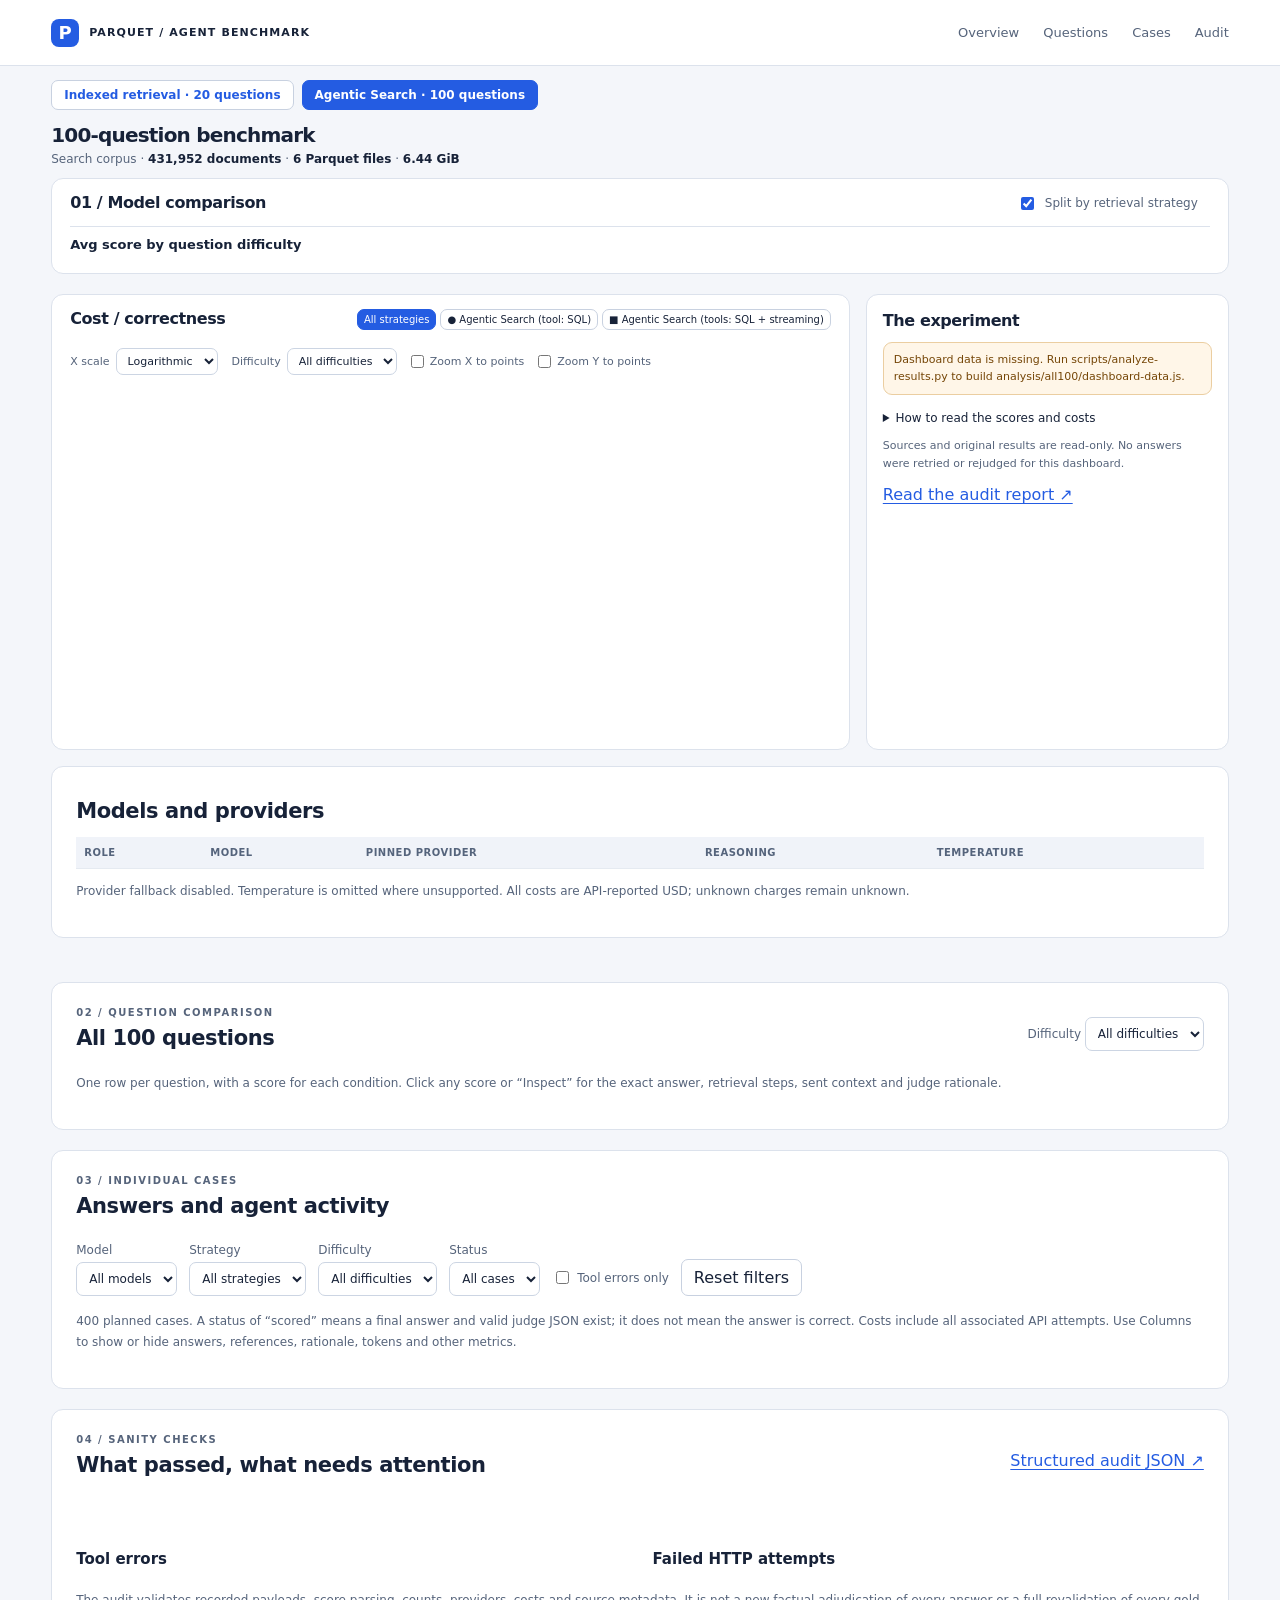
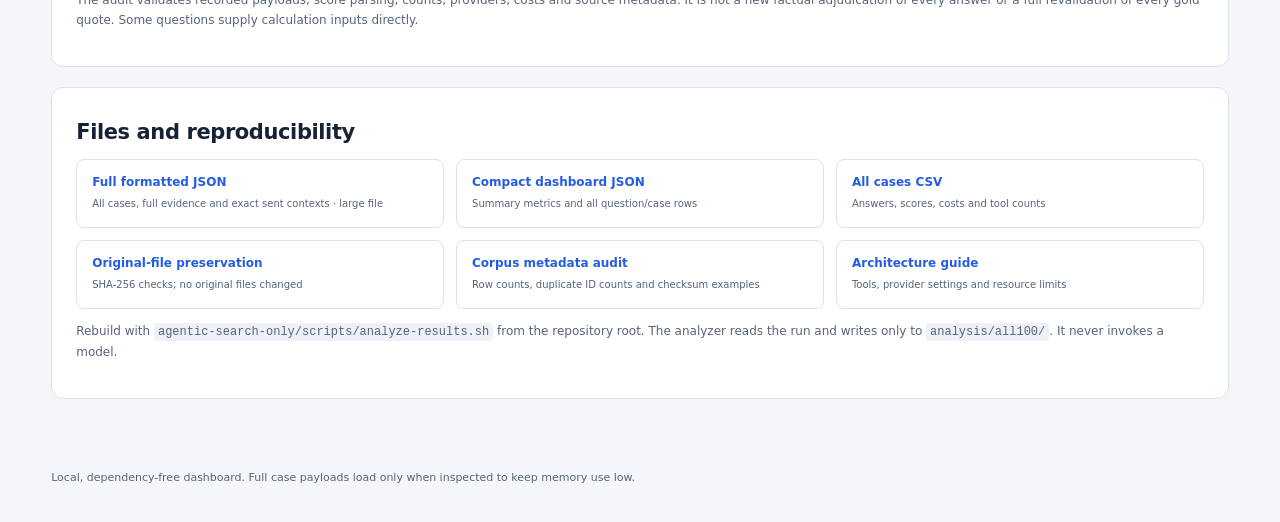
==== agentic-search-only/index.html @ 2de3d50b "Publish agentic search benchmark as second Pages tab" ====
<!doctype html>
<html lang="en">
<head>
<meta charset="utf-8"><meta name="viewport" content="width=device-width,initial-scale=1">
<title>Parquet agent benchmark · 100 questions</title>
<link rel="stylesheet" href="assets/dashboard.css">
<script defer src="analysis/all100/dashboard-data.js"></script>
<script defer src="assets/dashboard.js"></script>
</head>
<body>
<header class="topbar"><a href="#overview" class="brand"><span class="brand-mark">P</span> PARQUET / AGENT BENCHMARK</a><nav aria-label="Sections"><a href="#overview">Overview</a><a href="#questions">Questions</a><a href="#runs">Cases</a><a href="#audit">Audit</a></nav></header>
<main><nav class="benchmark-tabs" aria-label="Benchmarks"><a href="../index.html">Indexed retrieval · 20 questions</a><a href="index.html" aria-current="page">Agentic Search · 100 questions</a></nav>
<section id="overview" class="hero compact-hero"><h1>100-question benchmark</h1><p class="dataset-caption">Search corpus · <strong>431,952 documents</strong> · <strong>6 Parquet files</strong> · <strong>6.44 GiB</strong></p></section>
<section class="panel section" id="summary"><div class="section-title"><h2>01 / Model comparison</h2><div class="summary-controls"><label class="switch"><input id="split-strategy" type="checkbox" checked> Split by retrieval strategy</label><div id="summary-actions"></div></div></div><div id="summary-table"></div><div class="difficulty-breakdown"><div class="difficulty-heading"><h3>Avg score by question difficulty</h3><div id="difficulty-actions"></div></div><div id="difficulty-table"></div></div></section>
<div class="chart-experiment-row"><section class="panel section" id="cost-chart"><div class="section-title"><h2>Cost / correctness</h2><div id="strategy-legend" class="strategy-legend" role="group" aria-label="Chart retrieval strategy" title="Hover to highlight; click to isolate a strategy"><button type="button" data-strategy="all" aria-pressed="true">All strategies</button><button type="button" data-strategy="sql" aria-pressed="false">● Agentic Search (tool: SQL)</button><button type="button" data-strategy="sql_streaming" aria-pressed="false">■ Agentic Search (tools: SQL + streaming)</button></div></div><div class="chart-controls"><label>X scale <select id="chart-scale"><option value="log">Logarithmic</option><option value="linear">Linear</option></select></label><label>Difficulty <select id="chart-difficulty"><option value="">All difficulties</option></select></label><label title="Fit the cost range closely around the data points"><input id="chart-fit-x" type="checkbox"> Zoom X to points</label><label title="Fit the score range closely around the data points; uncheck for the full 0–100 scale"><input id="chart-fit-y" type="checkbox"> Zoom Y to points</label></div><p id="chart-selection" class="sr-only" aria-live="polite">All strategies</p><div id="scatter"></div></section>
<div class="panel experiment-panel"><h2>The experiment</h2><div id="status-banner" class="notice" role="status">Loading the audited results…</div><ul id="dataset-facts"></ul><details class="metric-notes"><summary>How to read the scores and costs</summary><p class="small">Avg score overall and difficulty scores are mean Haiku correctness /100 over scored cases; hover over a difficulty score for its scored-case count. One case is unscored. Total cost is the known answer + judge subtotal; ≥ and hollow chart points mark unpriced attempts, so final billing may be higher. Avg time per question includes queueing for each strategy. The chart uses logarithmic known cost per planned case on X and mean correctness on Y. Hover over a strategy to highlight it; click to isolate it.</p></details><p class="small">Sources and original results are read-only. No answers were retried or rejudged for this dashboard.</p><a href="analysis/all100/audit-report.md">Read the audit report ↗</a></div></div>
<section class="dataset-grid" aria-label="Dataset and setup"><div class="panel"><h2>Models and providers</h2><div class="table-scroll"><table class="settings-table"><thead><tr><th>Role</th><th>Model</th><th>Pinned provider</th><th>Reasoning</th><th>Temperature</th></tr></thead><tbody id="model-settings"></tbody></table></div><p class="small">Provider fallback disabled. Temperature is omitted where unsupported. All costs are API-reported USD; unknown charges remain unknown.</p></div></section>
<div id="metrics" class="metrics" aria-label="Run totals"></div>
<section class="panel section" id="questions"><div class="section-title"><div><div class="eyebrow">02 / QUESTION COMPARISON</div><h2>All 100 questions</h2></div><label>Difficulty <select id="question-difficulty" aria-label="Question difficulty"><option value="">All difficulties</option></select></label></div><p class="small">One row per question, with a score for each condition. Click any score or “Inspect” for the exact answer, retrieval steps, sent context and judge rationale.</p><div id="question-table"></div></section>
<section class="panel section" id="runs"><div class="section-title"><div><div class="eyebrow">03 / INDIVIDUAL CASES</div><h2>Answers and agent activity</h2></div></div><div class="filter-row"><label>Model <select id="case-model" aria-label="Case model"><option value="">All models</option></select></label><label>Strategy <select id="case-method" aria-label="Case strategy"><option value="">All strategies</option></select></label><label>Difficulty <select id="case-difficulty" aria-label="Case difficulty"><option value="">All difficulties</option></select></label><label>Status <select id="case-status" aria-label="Case status"><option value="">All cases</option><option value="ok">Scored</option><option value="error">Failed</option></select></label><label class="switch"><input type="checkbox" id="only-tool-errors"> Tool errors only</label><button id="reset-case-filters" type="button" class="quiet">Reset filters</button></div><p class="small">400 planned cases. A status of “scored” means a final answer and valid judge JSON exist; it does not mean the answer is correct. Costs include all associated API attempts. Use Columns to show or hide answers, references, rationale, tokens and other metrics.</p><div id="case-table"></div></section>
<section class="panel section" id="audit"><div class="section-title"><div><div class="eyebrow">04 / SANITY CHECKS</div><h2>What passed, what needs attention</h2></div><a href="analysis/all100/audit.json">Structured audit JSON ↗</a></div><div id="audit-findings" class="findings"></div><div class="audit-grid"><div><h3>Tool errors</h3><div id="tool-errors"></div></div><div><h3>Failed HTTP attempts</h3><div id="http-errors"></div></div></div><p class="small">The audit validates recorded payloads, score parsing, counts, providers, costs and source metadata. It is not a new factual adjudication of every answer or a full revalidation of every gold quote. Some questions supply calculation inputs directly.</p></section>
<section class="panel section"><h2>Files and reproducibility</h2><div class="downloads"><a class="download" href="analysis/all100/benchmark.json" download>Full formatted JSON <span>All cases, full evidence and exact sent contexts · large file</span></a><a class="download" href="analysis/all100/dashboard.json" download>Compact dashboard JSON <span>Summary metrics and all question/case rows</span></a><a class="download" href="analysis/all100/cases.csv" download>All cases CSV <span>Answers, scores, costs and tool counts</span></a><a class="download" href="analysis/all100/preservation.json">Original-file preservation <span>SHA-256 checks; no original files changed</span></a><a class="download" href="analysis/all100/corpus-audit.json">Corpus metadata audit <span>Row counts, duplicate ID counts and checksum examples</span></a><a class="download" href="docs/parquet-agent-architecture.md">Architecture guide <span>Tools, provider settings and resource limits</span></a></div><p class="small">Rebuild with <code>agentic-search-only/scripts/analyze-results.sh</code> from the repository root. The analyzer reads the run and writes only to <code>analysis/all100/</code>. It never invokes a model.</p></section>
</main>
<footer>Local, dependency-free dashboard. Full case payloads load only when inspected to keep memory use low. <span id="generated"></span></footer>
<dialog id="case-dialog" aria-labelledby="dialog-title"><div class="dialog-header"><div><div class="eyebrow" id="dialog-eyebrow"></div><h2 id="dialog-title">Case inspection</h2></div><button id="close-dialog" type="button" aria-label="Close case inspection">✕</button></div><div class="dialog-body"><label class="case-picker-label">Condition <select id="dialog-case-picker" aria-label="Inspect model and strategy"></select></label><div id="dialog-content"></div></div></dialog>
<noscript><p>This interactive dashboard requires JavaScript. The <a href="analysis/all100/audit-report.md">audit report</a> and <a href="analysis/all100/cases.csv">CSV</a> are available without it.</p></noscript>
</body></html>
---- agentic-search-only/assets/dashboard.css ----
:root{--ink:#172238;--muted:#56647b;--paper:#f4f6fa;--line:#dce2ec;--blue:#245ce2;--teal:#087f80;--warn:#9b5c0b;--bad:#b52d40;--good:#18715c;font-family:Inter,ui-sans-serif,system-ui,-apple-system,BlinkMacSystemFont,"Segoe UI",sans-serif;color:var(--ink);background:var(--paper);font-synthesis:none}*{box-sizing:border-box}html{scroll-behavior:smooth;scroll-padding-top:85px}body{margin:0}button,input,select{font:inherit}a{color:var(--blue);text-underline-offset:3px}button,a,input,select,summary{touch-action:manipulation}button{cursor:pointer}button:focus-visible,a:focus-visible,summary:focus-visible,input:focus-visible,select:focus-visible{outline:3px solid #92b6ff;outline-offset:3px}button{border:1px solid #c8d1e0;border-radius:7px;padding:8px 12px;background:#fff;color:var(--ink)}button:hover{background:#f0f4fc}button:disabled{opacity:.4;cursor:default}.quiet{background:transparent}.topbar{height:66px;display:flex;align-items:center;justify-content:space-between;gap:20px;padding:0 4vw;background:#fff;border-bottom:1px solid var(--line);position:sticky;top:0;z-index:10}.brand{display:flex;align-items:center;gap:10px;color:var(--ink);font-size:11px;font-weight:800;letter-spacing:1.1px;text-decoration:none}.brand-mark{background:var(--blue);color:#fff;border-radius:8px;width:28px;height:28px;display:grid;place-items:center;font-size:18px;letter-spacing:0}.topbar nav{display:flex;gap:24px}.topbar nav a{font-size:13px;text-decoration:none;color:var(--muted)}main{max-width:1536px;margin:0 auto;padding:0 4vw 50px}.hero{padding:44px 0 24px}.eyebrow{font-size:10px;font-weight:800;letter-spacing:1.5px;color:var(--muted)}h1{font-size:clamp(32px,4.2vw,58px);letter-spacing:-2px;line-height:1.05;margin:14px 0}h2{font-size:21px;letter-spacing:-.4px;line-height:1.3;margin:7px 0 12px}h3{font-size:15px;margin:22px 0 10px}.lead{font-size:17px;color:var(--muted);line-height:1.65}.notice{padding:14px 18px;border:1px solid #ebcea1;border-radius:9px;background:#fff6e8;color:#754607;font-size:13px;line-height:1.6}.notice button{color:#794500;background:#fffaf0;margin-left:10px;padding:4px 8px}.dataset-grid{display:grid;grid-template-columns:1fr 1.3fr;gap:20px}.panel{padding:24px;background:#fff;border:1px solid var(--line);border-radius:12px;min-width:0}.small{font-size:12px;line-height:1.7;color:var(--muted)}li{font-size:13px;line-height:1.8;padding-left:3px}ul{padding-left:18px}.settings-table{font-size:12px}.settings-table th,.settings-table td{padding:10px 8px;white-space:nowrap}.settings-table tbody tr:last-child td{border-bottom:0}.metrics{display:grid;grid-template-columns:repeat(4,1fr);gap:16px;margin:22px 0}.metric{background:var(--ink);color:#fff;padding:22px;border-radius:10px;min-width:0}.metric-label{font-size:11px;color:#b7c5dc;text-transform:uppercase;letter-spacing:1px}.metric-value{font-size:29px;font-weight:750;letter-spacing:-1px;margin:10px 0 6px}.metric-note{font-size:11px;color:#b7c5dc;line-height:1.5}.section{margin:20px 0}.section-title{display:flex;justify-content:space-between;align-items:center;gap:15px;flex-wrap:wrap}.section-title h2{margin-bottom:8px}.switch{display:flex!important;flex-direction:row!important;align-items:center;gap:8px;font-size:12px!important}.switch input{accent-color:var(--blue)}label{font-size:12px;color:var(--muted)}select{border:1px solid #ccd5e3;border-radius:7px;background:#fff;padding:8px;color:var(--ink);max-width:100%}.filter-row{display:flex;flex-wrap:wrap;align-items:end;gap:12px;margin:15px 0}.filter-row label{display:flex;flex-direction:column;gap:5px}.filter-row .switch{padding-bottom:9px}.table-toolbar{display:flex;gap:10px;align-items:center;flex-wrap:wrap;margin:18px 0 12px}.table-toolbar input[type=search]{flex:1;min-width:180px;max-width:480px;padding:9px 12px;border:1px solid #ccd5e3;border-radius:7px}.table-toolbar button,.table-toolbar summary{font-size:12px}.column-menu{position:relative}.column-menu summary{cursor:pointer;list-style:none;padding:9px 12px;border:1px solid #ccd5e3;border-radius:7px}.column-options{position:absolute;right:0;top:40px;background:#fff;box-shadow:0 15px 40px #17223822;border:1px solid var(--line);border-radius:8px;padding:12px;z-index:7;width:260px;max-height:330px;overflow:auto}.column-options label{display:flex;gap:9px;align-items:center;padding:7px 4px;color:var(--ink)}.column-options input{accent-color:var(--blue)}.table-scroll{overflow:auto;width:100%;max-width:100%}table{border-collapse:separate;border-spacing:0;width:100%;font-size:12px;text-align:left}th{background:#f0f3f9;font-size:10px;text-transform:uppercase;letter-spacing:.5px;white-space:nowrap;color:#55647c;position:sticky;top:0;z-index:1}th button{font-size:inherit;text-transform:inherit;letter-spacing:inherit;border:0;background:transparent;padding:0;color:inherit;font-weight:700;text-align:left}td,th{border-bottom:1px solid #e5eaf1;padding:13px 11px;vertical-align:top}tbody tr:hover{background:#f7f9fd}.numeric{font-variant-numeric:tabular-nums;white-space:nowrap}.cell-long{min-width:230px;max-width:430px;white-space:pre-wrap;overflow-wrap:anywhere}.cell-long>span{display:-webkit-box;-webkit-box-orient:vertical;-webkit-line-clamp:3;overflow:hidden;line-height:1.6}.cell-model{font-weight:650;white-space:nowrap}.subtext{font-size:10px;color:var(--muted);display:block;margin-top:4px;font-weight:400}.pill{display:inline-block;border-radius:5px;padding:4px 6px;font-size:10px;line-height:1.25;white-space:nowrap;background:#eaf0fc;color:#36537b}.pill.ok{background:#e5f4ed;color:#14634d}.pill.error{background:#fdebf0;color:#a52b40}.score{font-variant-numeric:tabular-nums;font-weight:750;border:0;border-radius:5px;padding:5px 7px;background:#e7f5ef;color:#176650;white-space:nowrap}.score.mid{background:#fff1d9;color:#8b5a0e}.score.low{background:#fdebef;color:#a52c42}.score.unknown{background:#edf0f5;color:#6d7b91}.pagination{display:flex;align-items:center;justify-content:space-between;gap:14px;flex-wrap:wrap;margin-top:14px;font-size:11px;color:var(--muted)}.pagination-controls{display:flex;gap:8px;align-items:center}.pagination select,.pagination button{font-size:11px;padding:6px 9px}.empty{padding:35px;color:var(--muted);text-align:center}.findings{display:grid;grid-template-columns:repeat(2,1fr);gap:12px;margin:20px 0}.finding{padding:15px;border-radius:8px;background:#f5f7fb;border-left:3px solid #93a9d2}.finding.error{background:#fff0f2;border-color:#d05e70}.finding.warning{background:#fff8ed;border-color:#d5a54d}.finding.pass{background:#edf8f3;border-color:#4a9a7c}.finding h3{margin:0 0 7px;font-size:12px}.finding p{margin:0;font-size:11px;line-height:1.7;color:#546177}.audit-grid{display:grid;grid-template-columns:1fr 1fr;gap:25px}.error-row{padding:10px 0;border-bottom:1px solid var(--line);font-size:11px;line-height:1.7;overflow-wrap:anywhere}.error-row strong{font-size:14px;margin-right:8px}.downloads{display:grid;grid-template-columns:repeat(3,1fr);gap:12px}.download{border:1px solid var(--line);border-radius:8px;padding:15px;text-decoration:none;font-weight:650;font-size:12px}.download span{display:block;font-weight:400;color:var(--muted);font-size:10px;line-height:1.7;margin-top:6px}code{background:#eef1f6;border-radius:4px;padding:2px 4px;overflow-wrap:anywhere}#scatter svg{width:100%;height:auto;max-height:470px;display:block}.chart-grid{stroke:#e4e9f1}.chart-text{fill:#65738a;font-size:12px}.chart-label{fill:#25344e;font-size:11px;font-weight:600}footer{max-width:1536px;margin:auto;padding:0 4vw 35px;color:var(--muted);font-size:11px;line-height:1.7}footer span{display:block}dialog{border:0;border-radius:13px;padding:0;width:min(1080px,94vw);max-height:92vh;box-shadow:0 30px 100px #0006;color:var(--ink)}dialog::backdrop{background:#101c37a6}.dialog-header{display:flex;justify-content:space-between;gap:20px;align-items:center;padding:20px 24px;background:#f5f7fb;position:sticky;top:0;z-index:2;border-bottom:1px solid var(--line)}.dialog-header h2{margin:4px 0}.dialog-body{padding:24px}.case-picker-label{display:flex;gap:10px;align-items:center;margin-bottom:16px}.inspector-metrics{display:grid;grid-template-columns:repeat(4,1fr);gap:10px;margin:16px 0}.mini-metric{padding:13px;border:1px solid var(--line);border-radius:7px}.mini-metric strong{display:block;font-size:20px;margin-top:5px}.mini-metric span{font-size:10px;color:var(--muted)}.inspector-text{white-space:pre-wrap;font:13px/1.75 ui-monospace,SFMono-Regular,Consolas,monospace;overflow-wrap:anywhere;background:#f7f9fc;padding:16px;border:1px solid #e3e9f2;border-radius:7px;max-height:440px;overflow:auto}.inspector-block details{border:1px solid var(--line);border-radius:7px;margin:10px 0;padding:13px}.inspector-block summary{font-weight:650;font-size:12px;cursor:pointer;line-height:1.6}.inspector-block pre{white-space:pre-wrap;overflow-wrap:anywhere;font:11px/1.7 ui-monospace,monospace;max-height:450px;overflow:auto;background:#f7f9fc;padding:12px}.raw-links{display:flex;gap:12px;flex-wrap:wrap;font-size:11px;margin:15px 0}.tag-list{display:flex;flex-wrap:wrap;gap:6px;margin-top:12px}[hidden]{display:none!important}@media(max-width:950px){.dataset-grid{grid-template-columns:1fr}.metrics{grid-template-columns:repeat(2,1fr)}.downloads{grid-template-columns:repeat(2,1fr)}.findings{grid-template-columns:1fr}.topbar nav{gap:15px}}@media(max-width:600px){main{padding:0 14px 25px}.topbar{padding:0 14px;height:60px}.brand{font-size:9px;letter-spacing:.3px}.topbar nav{gap:11px}.topbar nav a{font-size:11px}.topbar nav a:first-child{display:none}.hero{padding:30px 0 18px}h1{letter-spacing:-1px}.lead{font-size:14px}.panel{padding:17px}.metrics{gap:10px}.metric{padding:16px}.metric-value{font-size:24px}.audit-grid,.downloads{grid-template-columns:1fr}.table-toolbar input[type=search]{min-width:100%;max-width:none}.inspector-metrics{grid-template-columns:repeat(2,1fr)}.dialog-body{padding:16px}.dialog-header{padding:15px}.case-picker-label{align-items:start;flex-direction:column}.notice button{margin:6px 0 0}.column-options{left:0;right:auto}.filter-row label{max-width:100%}#scatter svg{min-width:620px}#scatter{overflow-x:auto}h2{font-size:19px}}
.table-scroll td:first-child{position:sticky;left:0;z-index:1;background:#fff}.table-scroll th:first-child{left:0;z-index:3}.table-scroll tbody tr:hover td:first-child{background:#f7f9fd}
.compact-hero{padding:24px 0 0}.compact-hero h1{font-size:30px;letter-spacing:-.8px;margin:8px 0}.compact-hero .lead{font-size:13px;line-height:1.5;margin:7px 0 12px}.compact-hero .notice{font-size:12px;padding:10px 14px}.difficulty-breakdown{margin-top:20px;padding-top:2px;border-top:1px solid var(--line)}.difficulty-breakdown h3{font-size:16px;margin-top:18px}.difficulty-breakdown .table-toolbar{margin-top:12px}.strategy-legend{display:flex;flex-wrap:wrap;gap:7px}.strategy-legend button{font-size:12px;padding:8px 11px}.strategy-legend button[aria-pressed=true]{background:var(--blue);border-color:var(--blue);color:#fff}.chart-series{transition:opacity .12s ease}.chart-series.chart-muted{opacity:.1}.chart-series.chart-emphasized .chart-label{font-weight:800}.dataset-grid{margin-top:24px}@media(prefers-reduced-motion:reduce){.chart-series{transition:none}}@media(max-width:600px){.compact-hero h1{font-size:26px}.compact-hero{padding-top:20px}}

/* Compact overview: controls live alongside headings, not above the data. */
.compact-hero{padding:12px 0 0}.compact-hero h1{font-size:20px;margin:0;line-height:1.3}
#summary,#cost-chart{padding:14px 18px;margin-top:12px}#summary .section-title,#cost-chart .section-title{margin-bottom:8px;gap:8px}#summary h2,#cost-chart h2{font-size:16px;margin:0}
.summary-controls,.difficulty-heading{display:flex;align-items:center;justify-content:space-between;gap:12px;flex-wrap:wrap}.summary-controls .switch{font-size:11px}
.compact-toolbar{display:flex;gap:6px;margin:0!important}.compact-toolbar button,.compact-toolbar summary{font-size:11px;padding:4px 8px;min-height:0}.compact-toolbar .column-options{z-index:30}
.compact-table th,.compact-table td{padding:7px 9px;font-size:12px}.compact-table th button{font-size:11px}.compact-table .score{font-size:12px;padding:3px 7px;min-width:38px}.compact-table .cell-model{font-size:12px}.difficulty-count{font-size:10px;color:var(--muted);margin-left:5px}
.difficulty-breakdown{margin-top:12px;padding-top:10px}.difficulty-breakdown h3{font-size:13px;margin:0}.difficulty-heading{margin-bottom:7px}#scatter svg{max-height:280px}.strategy-legend button{font-size:11px;padding:5px 9px}.sr-only{position:absolute;width:1px;height:1px;padding:0;margin:-1px;overflow:hidden;clip:rect(0,0,0,0);white-space:nowrap;border:0}
.dataset-grid .notice{font-size:11px;padding:9px 11px;margin:10px 0}.dataset-grid .notice button{font-size:11px;padding:4px 7px}.metric-notes{font-size:12px;margin:12px 0}.metric-notes summary{cursor:pointer}
@media(max-width:650px){#summary,#cost-chart{padding:12px}.summary-controls{gap:8px}.compact-table .cell-model{white-space:normal;min-width:140px}.compact-toolbar .column-options{right:0;left:auto}.difficulty-heading{align-items:flex-start}.topbar{min-height:48px}}

.chart-experiment-row{display:grid;grid-template-columns:minmax(0,1.45fr) minmax(0,1fr);gap:16px;margin-top:14px;align-items:stretch}.chart-experiment-row #cost-chart{margin:0;min-width:0}.experiment-panel{min-width:0;padding:16px}.experiment-panel h2{font-size:16px;margin:0}.experiment-panel li{font-size:12px;line-height:1.6}.experiment-panel .notice{font-size:11px;padding:8px 10px;margin:10px 0}.experiment-panel .notice button{font-size:11px;padding:4px 6px}.experiment-panel .small{font-size:11px}.chart-controls{display:flex;gap:16px;flex-wrap:wrap;margin:10px 0}.chart-controls label{font-size:11px;display:flex;align-items:center;gap:6px}.chart-controls select{font-size:11px;padding:5px 7px}#cost-chart .section-title{flex-wrap:wrap}#cost-chart .strategy-legend{gap:4px}#cost-chart .strategy-legend button{font-size:10px;padding:4px 6px}.compact-table .cell-model{white-space:normal;max-width:360px;min-width:220px}.dataset-grid{grid-template-columns:1fr;margin-top:16px}
@media(max-width:1000px){.chart-experiment-row{grid-template-columns:1fr}}@media(max-width:600px){#scatter svg{min-width:650px}.compact-table .cell-model{min-width:190px}.experiment-panel{padding:14px}}

/* Let the plot fill the comparison panel and keep point labels short. */
.chart-experiment-row{grid-template-columns:minmax(0,1.8fr) minmax(300px,1fr)}#cost-chart{display:flex;flex-direction:column}#scatter{flex:1;display:flex;align-items:center;min-height:350px}#scatter svg{max-height:none;width:100%;height:auto}.chart-label{font-size:13px}.chart-text{font-size:14px}
@media(max-width:1000px){.chart-experiment-row{grid-template-columns:1fr}#scatter{min-height:0}}

/* Improve chart contrast and keep labels close to their own points. */
.chart-grid.axis-grid{stroke:#b6c2d3;stroke-width:1.25}.chart-text{fill:#334155;font-weight:600}.chart-label{font-size:11px;fill:#172238;font-weight:700;paint-order:stroke;stroke:#fff;stroke-width:3px;stroke-linejoin:round}
.dataset-caption{font-size:11px;color:var(--muted);margin:2px 0 0}

.chart-experiment-row{grid-template-columns:minmax(0,2.2fr) minmax(290px,1fr)}.dataset-caption{font-size:12px;margin-top:4px}.dataset-caption strong{color:var(--ink);font-weight:750}.chart-axis{stroke:#475569;stroke-width:2}.chart-controls{gap:10px 14px}.chart-controls input[type=checkbox]{accent-color:var(--blue);margin:0}.chart-label{font-size:12px}@media(max-width:1000px){.chart-experiment-row{grid-template-columns:1fr}}

.benchmark-tabs{display:flex;flex-wrap:wrap;gap:8px;margin:14px 0 0}.benchmark-tabs a{padding:7px 12px;border:1px solid #c8d1e0;border-radius:7px;background:#fff;text-decoration:none;font-size:12px;font-weight:650}.benchmark-tabs a[aria-current=page]{background:var(--blue);color:#fff;border-color:var(--blue)}
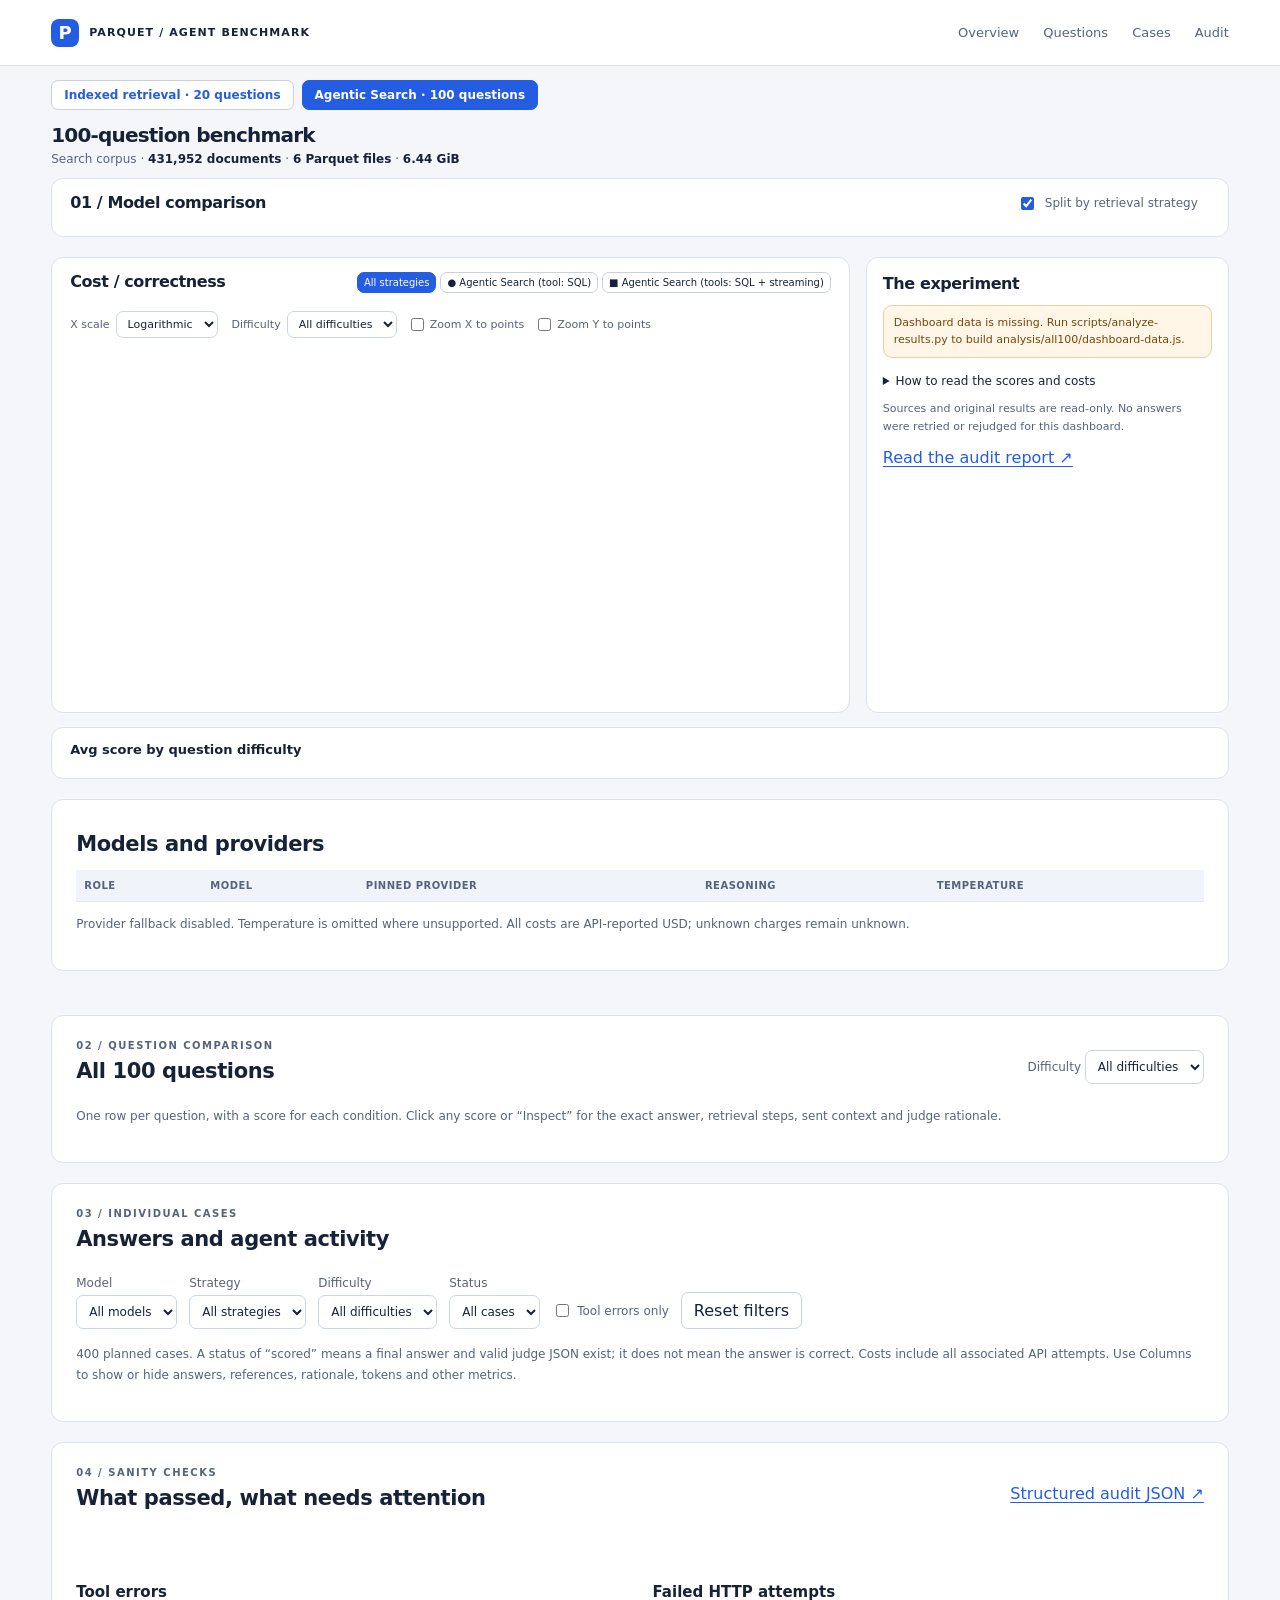
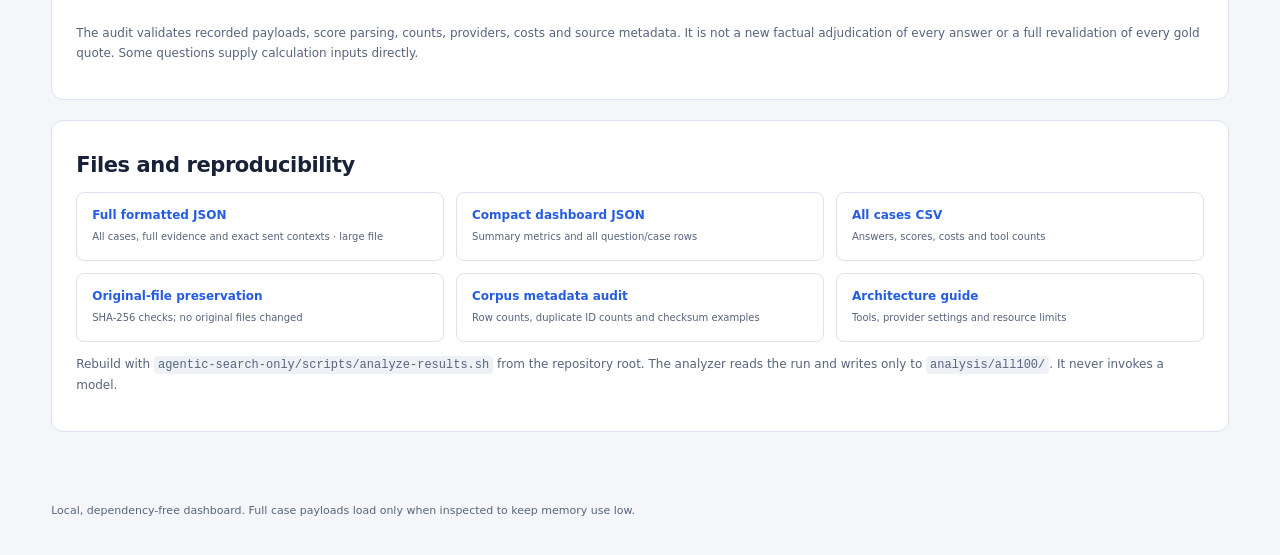
==== commit 7bdda504: "Move difficulty breakdown below chart and experiment" ====
--- a/agentic-search-only/index.html
+++ b/agentic-search-only/index.html
@@ -11,9 +11,10 @@
 <header class="topbar"><a href="#overview" class="brand"><span class="brand-mark">P</span> PARQUET / AGENT BENCHMARK</a><nav aria-label="Sections"><a href="#overview">Overview</a><a href="#questions">Questions</a><a href="#runs">Cases</a><a href="#audit">Audit</a></nav></header>
 <main><nav class="benchmark-tabs" aria-label="Benchmarks"><a href="../index.html">Indexed retrieval · 20 questions</a><a href="index.html" aria-current="page">Agentic Search · 100 questions</a></nav>
 <section id="overview" class="hero compact-hero"><h1>100-question benchmark</h1><p class="dataset-caption">Search corpus · <strong>431,952 documents</strong> · <strong>6 Parquet files</strong> · <strong>6.44 GiB</strong></p></section>
-<section class="panel section" id="summary"><div class="section-title"><h2>01 / Model comparison</h2><div class="summary-controls"><label class="switch"><input id="split-strategy" type="checkbox" checked> Split by retrieval strategy</label><div id="summary-actions"></div></div></div><div id="summary-table"></div><div class="difficulty-breakdown"><div class="difficulty-heading"><h3>Avg score by question difficulty</h3><div id="difficulty-actions"></div></div><div id="difficulty-table"></div></div></section>
+<section class="panel section" id="summary"><div class="section-title"><h2>01 / Model comparison</h2><div class="summary-controls"><label class="switch"><input id="split-strategy" type="checkbox" checked> Split by retrieval strategy</label><div id="summary-actions"></div></div></div><div id="summary-table"></div></section>
 <div class="chart-experiment-row"><section class="panel section" id="cost-chart"><div class="section-title"><h2>Cost / correctness</h2><div id="strategy-legend" class="strategy-legend" role="group" aria-label="Chart retrieval strategy" title="Hover to highlight; click to isolate a strategy"><button type="button" data-strategy="all" aria-pressed="true">All strategies</button><button type="button" data-strategy="sql" aria-pressed="false">● Agentic Search (tool: SQL)</button><button type="button" data-strategy="sql_streaming" aria-pressed="false">■ Agentic Search (tools: SQL + streaming)</button></div></div><div class="chart-controls"><label>X scale <select id="chart-scale"><option value="log">Logarithmic</option><option value="linear">Linear</option></select></label><label>Difficulty <select id="chart-difficulty"><option value="">All difficulties</option></select></label><label title="Fit the cost range closely around the data points"><input id="chart-fit-x" type="checkbox"> Zoom X to points</label><label title="Fit the score range closely around the data points; uncheck for the full 0–100 scale"><input id="chart-fit-y" type="checkbox"> Zoom Y to points</label></div><p id="chart-selection" class="sr-only" aria-live="polite">All strategies</p><div id="scatter"></div></section>
-<div class="panel experiment-panel"><h2>The experiment</h2><div id="status-banner" class="notice" role="status">Loading the audited results…</div><ul id="dataset-facts"></ul><details class="metric-notes"><summary>How to read the scores and costs</summary><p class="small">Avg score overall and difficulty scores are mean Haiku correctness /100 over scored cases; hover over a difficulty score for its scored-case count. One case is unscored. Total cost is the known answer + judge subtotal; ≥ and hollow chart points mark unpriced attempts, so final billing may be higher. Avg time per question includes queueing for each strategy. The chart uses logarithmic known cost per planned case on X and mean correctness on Y. Hover over a strategy to highlight it; click to isolate it.</p></details><p class="small">Sources and original results are read-only. No answers were retried or rejudged for this dashboard.</p><a href="analysis/all100/audit-report.md">Read the audit report ↗</a></div></div>
+<div class="panel experiment-panel"><h2>The experiment</h2><div id="status-banner" class="notice" role="status">Loading the audited results…</div><ul id="dataset-facts"></ul><details class="metric-notes"><summary>How to read the scores and costs</summary><p class="small">Avg score overall and difficulty scores are mean Haiku correctness /100 over scored cases; hover over a difficulty score for its scored-case count. One case is unscored. Cost shows the known answer + judge total (two decimals) / average per benchmark request (six decimals to show small costs). Tool calls show total / average per benchmark request. A request here is one question for one model and strategy, including failed cases. Unpriced attempts are noted on hover and with hollow chart points, so final billing may be higher. Avg time per question includes queueing for each strategy. The chart uses logarithmic known cost per planned case on X and mean correctness on Y. Hover over a strategy to highlight it; click to isolate it.</p></details><p class="small">Sources and original results are read-only. No answers were retried or rejudged for this dashboard.</p><a href="analysis/all100/audit-report.md">Read the audit report ↗</a></div></div>
+<section class="panel section" id="difficulty-summary"><div class="difficulty-breakdown"><div class="difficulty-heading"><h3>Avg score by question difficulty</h3><div id="difficulty-actions"></div></div><div id="difficulty-table"></div></div></section>
 <section class="dataset-grid" aria-label="Dataset and setup"><div class="panel"><h2>Models and providers</h2><div class="table-scroll"><table class="settings-table"><thead><tr><th>Role</th><th>Model</th><th>Pinned provider</th><th>Reasoning</th><th>Temperature</th></tr></thead><tbody id="model-settings"></tbody></table></div><p class="small">Provider fallback disabled. Temperature is omitted where unsupported. All costs are API-reported USD; unknown charges remain unknown.</p></div></section>
 <div id="metrics" class="metrics" aria-label="Run totals"></div>
 <section class="panel section" id="questions"><div class="section-title"><div><div class="eyebrow">02 / QUESTION COMPARISON</div><h2>All 100 questions</h2></div><label>Difficulty <select id="question-difficulty" aria-label="Question difficulty"><option value="">All difficulties</option></select></label></div><p class="small">One row per question, with a score for each condition. Click any score or “Inspect” for the exact answer, retrieval steps, sent context and judge rationale.</p><div id="question-table"></div></section>
--- a/agentic-search-only/assets/dashboard.css
+++ b/agentic-search-only/assets/dashboard.css
@@ -26,3 +26,5 @@
 .chart-experiment-row{grid-template-columns:minmax(0,2.2fr) minmax(290px,1fr)}.dataset-caption{font-size:12px;margin-top:4px}.dataset-caption strong{color:var(--ink);font-weight:750}.chart-axis{stroke:#475569;stroke-width:2}.chart-controls{gap:10px 14px}.chart-controls input[type=checkbox]{accent-color:var(--blue);margin:0}.chart-label{font-size:12px}@media(max-width:1000px){.chart-experiment-row{grid-template-columns:1fr}}
 
 .benchmark-tabs{display:flex;flex-wrap:wrap;gap:8px;margin:14px 0 0}.benchmark-tabs a{padding:7px 12px;border:1px solid #c8d1e0;border-radius:7px;background:#fff;text-decoration:none;font-size:12px;font-weight:650}.benchmark-tabs a[aria-current=page]{background:var(--blue);color:#fff;border-color:var(--blue)}
+
+#difficulty-summary{padding:14px 18px;margin-top:14px}#difficulty-summary .difficulty-breakdown{border-top:0;margin-top:0;padding-top:0}
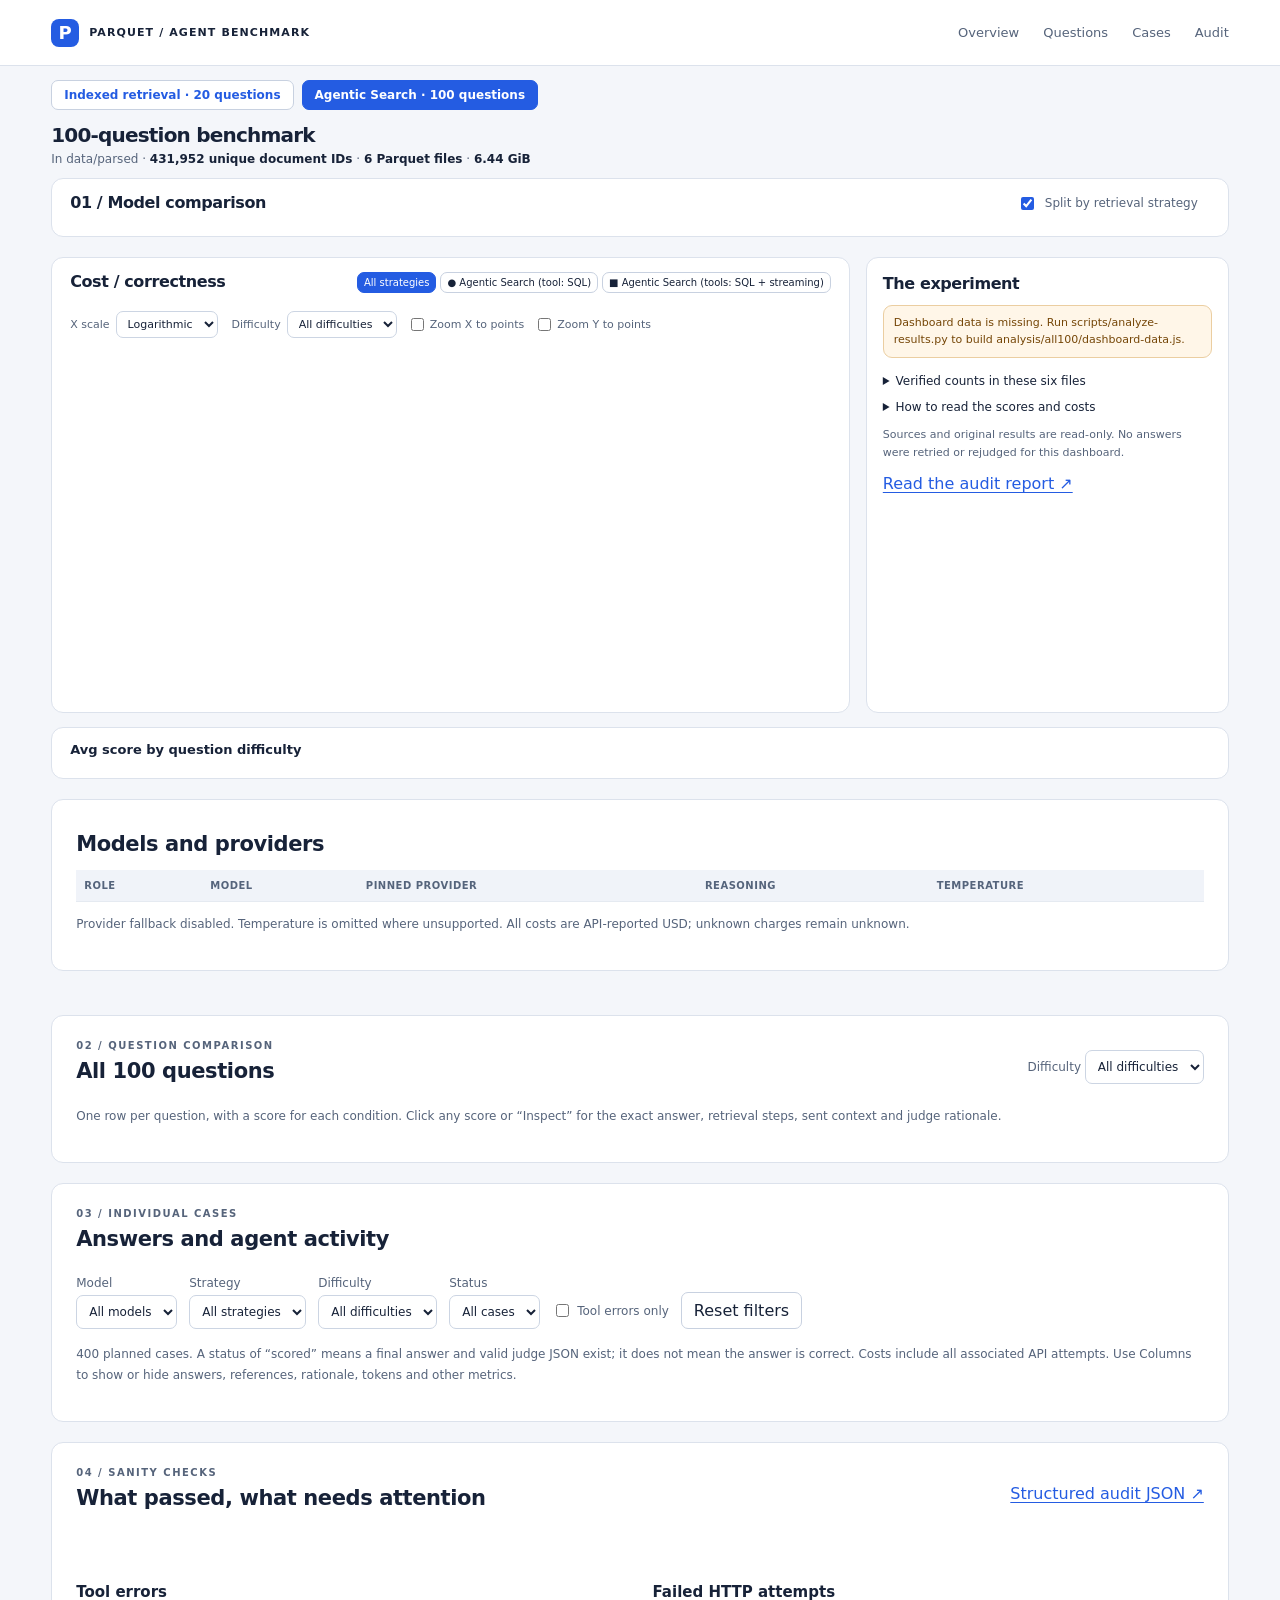
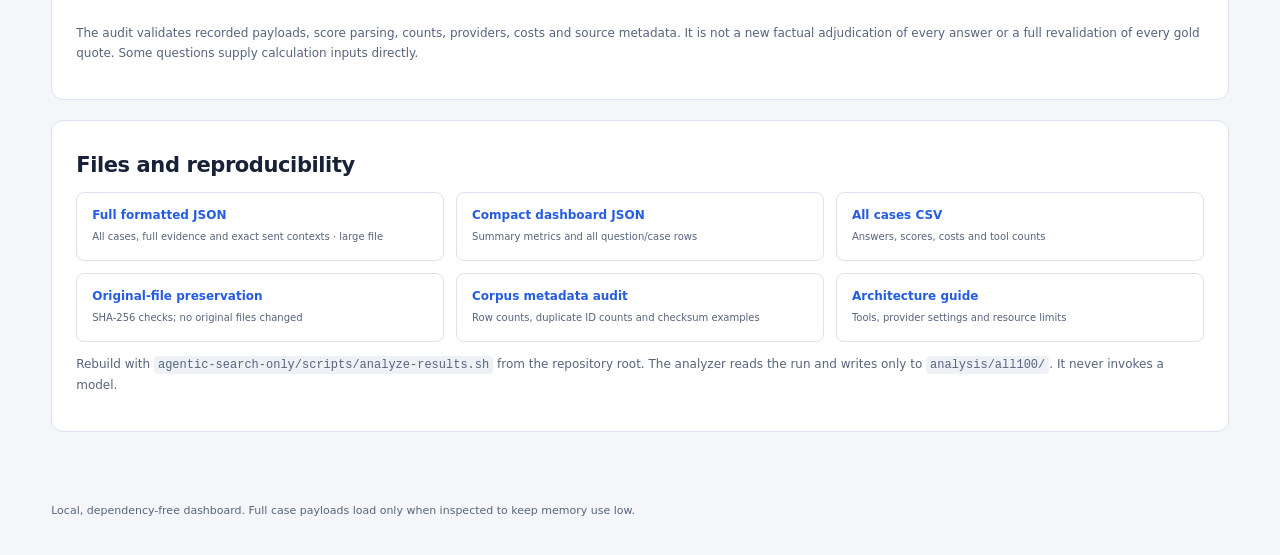
==== commit 7e6380f7: "Verify local Parquet counts with independent SQL and Arrow scans" ====
--- a/agentic-search-only/index.html
+++ b/agentic-search-only/index.html
@@ -5,15 +5,16 @@
 <title>Parquet agent benchmark · 100 questions</title>
 <link rel="stylesheet" href="assets/dashboard.css">
 <script defer src="analysis/all100/dashboard-data.js"></script>
+<script defer src="published/corpus-verification.js"></script>
 <script defer src="assets/dashboard.js"></script>
 </head>
 <body>
 <header class="topbar"><a href="#overview" class="brand"><span class="brand-mark">P</span> PARQUET / AGENT BENCHMARK</a><nav aria-label="Sections"><a href="#overview">Overview</a><a href="#questions">Questions</a><a href="#runs">Cases</a><a href="#audit">Audit</a></nav></header>
 <main><nav class="benchmark-tabs" aria-label="Benchmarks"><a href="../index.html">Indexed retrieval · 20 questions</a><a href="index.html" aria-current="page">Agentic Search · 100 questions</a></nav>
-<section id="overview" class="hero compact-hero"><h1>100-question benchmark</h1><p class="dataset-caption">Search corpus · <strong>431,952 documents</strong> · <strong>6 Parquet files</strong> · <strong>6.44 GiB</strong></p></section>
+<section id="overview" class="hero compact-hero"><h1>100-question benchmark</h1><p class="dataset-caption">In data/parsed · <strong title="COUNT(DISTINCT file_stem), independently checked with DuckDB and PyArrow; filing accession IDs, not physical files or unique content hashes.">431,952 unique document IDs</strong> · <strong>6 Parquet files</strong> · <strong>6.44 GiB</strong></p></section>
 <section class="panel section" id="summary"><div class="section-title"><h2>01 / Model comparison</h2><div class="summary-controls"><label class="switch"><input id="split-strategy" type="checkbox" checked> Split by retrieval strategy</label><div id="summary-actions"></div></div></div><div id="summary-table"></div></section>
 <div class="chart-experiment-row"><section class="panel section" id="cost-chart"><div class="section-title"><h2>Cost / correctness</h2><div id="strategy-legend" class="strategy-legend" role="group" aria-label="Chart retrieval strategy" title="Hover to highlight; click to isolate a strategy"><button type="button" data-strategy="all" aria-pressed="true">All strategies</button><button type="button" data-strategy="sql" aria-pressed="false">● Agentic Search (tool: SQL)</button><button type="button" data-strategy="sql_streaming" aria-pressed="false">■ Agentic Search (tools: SQL + streaming)</button></div></div><div class="chart-controls"><label>X scale <select id="chart-scale"><option value="log">Logarithmic</option><option value="linear">Linear</option></select></label><label>Difficulty <select id="chart-difficulty"><option value="">All difficulties</option></select></label><label title="Fit the cost range closely around the data points"><input id="chart-fit-x" type="checkbox"> Zoom X to points</label><label title="Fit the score range closely around the data points; uncheck for the full 0–100 scale"><input id="chart-fit-y" type="checkbox"> Zoom Y to points</label></div><p id="chart-selection" class="sr-only" aria-live="polite">All strategies</p><div id="scatter"></div></section>
-<div class="panel experiment-panel"><h2>The experiment</h2><div id="status-banner" class="notice" role="status">Loading the audited results…</div><ul id="dataset-facts"></ul><details class="metric-notes"><summary>How to read the scores and costs</summary><p class="small">Avg score overall and difficulty scores are mean Haiku correctness /100 over scored cases; hover over a difficulty score for its scored-case count. One case is unscored. Cost shows the known answer + judge total (two decimals) / average per benchmark request (six decimals to show small costs). Tool calls show total / average per benchmark request. A request here is one question for one model and strategy, including failed cases. Unpriced attempts are noted on hover and with hollow chart points, so final billing may be higher. Avg time per question includes queueing for each strategy. The chart uses logarithmic known cost per planned case on X and mean correctness on Y. Hover over a strategy to highlight it; click to isolate it.</p></details><p class="small">Sources and original results are read-only. No answers were retried or rejudged for this dashboard.</p><a href="analysis/all100/audit-report.md">Read the audit report ↗</a></div></div>
+<div class="panel experiment-panel"><h2>The experiment</h2><div id="status-banner" class="notice" role="status">Loading the audited results…</div><ul id="dataset-facts"></ul><details class="metric-notes"><summary>Verified counts in these six files</summary><p class="small">Counted directly in <code>data/parsed</code> with DuckDB SQL and an independent PyArrow scan. Document IDs use <code>file_stem</code>; company IDs use <code>accession</code>. Repeated IDs count once. These are local source-file counts.</p><div class="table-scroll"><table class="settings-table"><thead><tr><th>Source file</th><th>Records</th><th>Document IDs</th><th>Company IDs</th></tr></thead><tbody id="corpus-file-counts"></tbody></table></div><p id="corpus-count-notes" class="small"></p><a href="published/corpus-verification.json">Count queries and verification JSON ↗</a></details><details class="metric-notes"><summary>How to read the scores and costs</summary><p class="small">Avg score overall and difficulty scores are mean Haiku correctness /100 over scored cases; hover over a difficulty score for its scored-case count. One case is unscored. Cost shows the known answer + judge total (two decimals) / average per benchmark request (six decimals to show small costs). Tool calls show total / average per benchmark request. A request here is one question for one model and strategy, including failed cases. Unpriced attempts are noted on hover and with hollow chart points, so final billing may be higher. Avg time per question includes queueing for each strategy. The chart uses logarithmic known cost per planned case on X and mean correctness on Y. Hover over a strategy to highlight it; click to isolate it.</p></details><p class="small">Sources and original results are read-only. No answers were retried or rejudged for this dashboard.</p><a href="analysis/all100/audit-report.md">Read the audit report ↗</a></div></div>
 <section class="panel section" id="difficulty-summary"><div class="difficulty-breakdown"><div class="difficulty-heading"><h3>Avg score by question difficulty</h3><div id="difficulty-actions"></div></div><div id="difficulty-table"></div></div></section>
 <section class="dataset-grid" aria-label="Dataset and setup"><div class="panel"><h2>Models and providers</h2><div class="table-scroll"><table class="settings-table"><thead><tr><th>Role</th><th>Model</th><th>Pinned provider</th><th>Reasoning</th><th>Temperature</th></tr></thead><tbody id="model-settings"></tbody></table></div><p class="small">Provider fallback disabled. Temperature is omitted where unsupported. All costs are API-reported USD; unknown charges remain unknown.</p></div></section>
 <div id="metrics" class="metrics" aria-label="Run totals"></div>
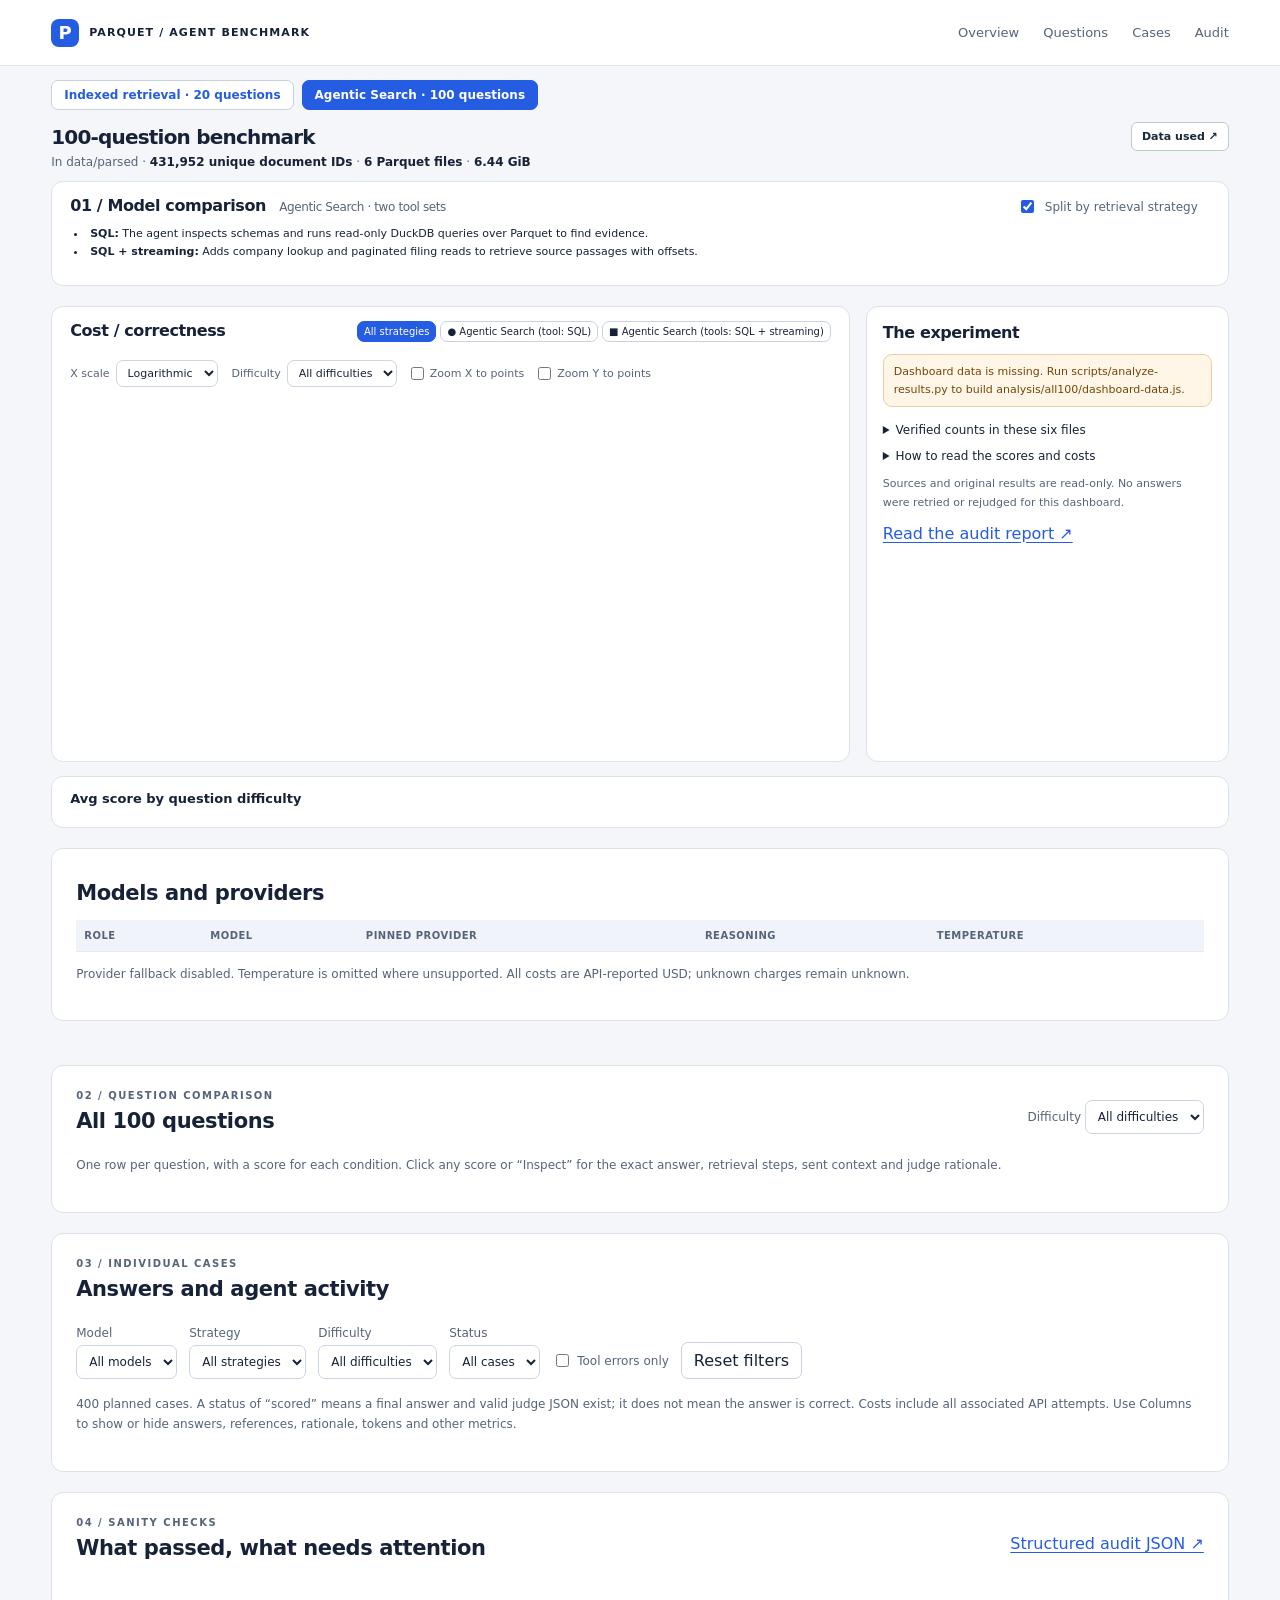
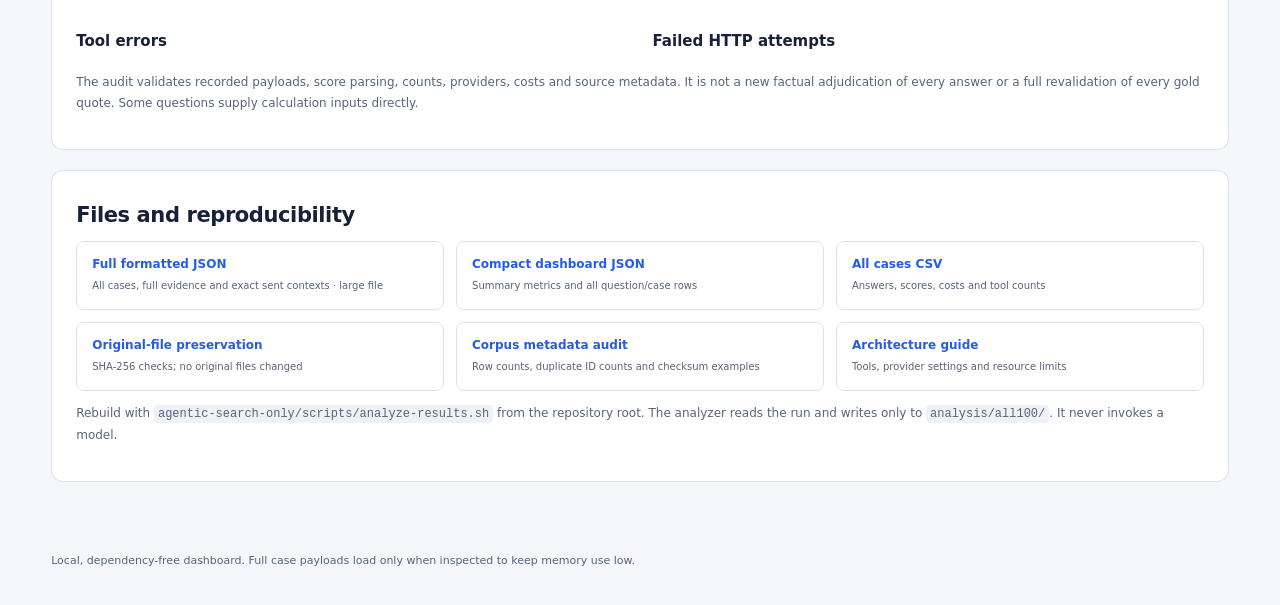
==== commit ee2f6f36: "Add dataset download controls and verified method timing displays" ====
--- a/agentic-search-only/index.html
+++ b/agentic-search-only/index.html
@@ -4,6 +4,8 @@
 <meta charset="utf-8"><meta name="viewport" content="width=device-width,initial-scale=1">
 <title>Parquet agent benchmark · 100 questions</title>
 <link rel="stylesheet" href="assets/dashboard.css">
+<link rel="stylesheet" href="../assets/data-source.css">
+<script defer src="../assets/data-source.js"></script>
 <script defer src="analysis/all100/dashboard-data.js"></script>
 <script defer src="published/corpus-verification.js"></script>
 <script defer src="assets/dashboard.js"></script>
@@ -11,8 +13,11 @@
 <body>
 <header class="topbar"><a href="#overview" class="brand"><span class="brand-mark">P</span> PARQUET / AGENT BENCHMARK</a><nav aria-label="Sections"><a href="#overview">Overview</a><a href="#questions">Questions</a><a href="#runs">Cases</a><a href="#audit">Audit</a></nav></header>
 <main><nav class="benchmark-tabs" aria-label="Benchmarks"><a href="../index.html">Indexed retrieval · 20 questions</a><a href="index.html" aria-current="page">Agentic Search · 100 questions</a></nav>
-<section id="overview" class="hero compact-hero"><h1>100-question benchmark</h1><p class="dataset-caption">In data/parsed · <strong title="COUNT(DISTINCT file_stem), independently checked with DuckDB and PyArrow; filing accession IDs, not physical files or unique content hashes.">431,952 unique document IDs</strong> · <strong>6 Parquet files</strong> · <strong>6.44 GiB</strong></p></section>
-<section class="panel section" id="summary"><div class="section-title"><h2>01 / Model comparison</h2><div class="summary-controls"><label class="switch"><input id="split-strategy" type="checkbox" checked> Split by retrieval strategy</label><div id="summary-actions"></div></div></div><div id="summary-table"></div></section>
+<section id="overview" class="hero compact-hero"><div class="overview-heading"><h1>100-question benchmark</h1><details class="data-source"><summary>Data used ↗</summary><div class="data-source-card"><strong>2025 source data</strong><p>Whole dataset: <a href="https://huggingface.co/datasets/sfd-anonymous/sfd-v1" target="_blank" rel="noopener noreferrer">sfd-anonymous/sfd-v1 ↗</a></p><p>Download only the 2025 parsed Parquet files:</p><textarea readonly aria-label="2025 Parquet download command" spellcheck="false">hf download sfd-anonymous/sfd-v1 \
+  --repo-type dataset \
+  --include "data/parsed/sfd-v1-2025-*.parquet" \
+  --local-dir ./sfd-2025</textarea><button type="button" data-copy-command>Copy command</button><span role="status" aria-live="polite"></span><small>The command downloads 2025 source files. Each benchmark's recorded source/index snapshot is documented on its page.</small></div></details></div><p class="dataset-caption">In data/parsed · <strong title="COUNT(DISTINCT file_stem), independently checked with DuckDB and PyArrow; filing accession IDs, not physical files or unique content hashes.">431,952 unique document IDs</strong> · <strong>6 Parquet files</strong> · <strong>6.44 GiB</strong></p></section>
+<section class="panel section" id="summary"><div class="section-title"><h2>01 / Model comparison <span class="comparison-subtitle">Agentic Search · two tool sets</span></h2><div class="summary-controls"><label class="switch"><input id="split-strategy" type="checkbox" checked> Split by retrieval strategy</label><div id="summary-actions"></div></div></div><ul class="technique-notes"><li><strong>SQL:</strong> The agent inspects schemas and runs read-only DuckDB queries over Parquet to find evidence.</li><li><strong>SQL + streaming:</strong> Adds company lookup and paginated filing reads to retrieve source passages with offsets.</li></ul><div id="summary-table"></div></section>
 <div class="chart-experiment-row"><section class="panel section" id="cost-chart"><div class="section-title"><h2>Cost / correctness</h2><div id="strategy-legend" class="strategy-legend" role="group" aria-label="Chart retrieval strategy" title="Hover to highlight; click to isolate a strategy"><button type="button" data-strategy="all" aria-pressed="true">All strategies</button><button type="button" data-strategy="sql" aria-pressed="false">● Agentic Search (tool: SQL)</button><button type="button" data-strategy="sql_streaming" aria-pressed="false">■ Agentic Search (tools: SQL + streaming)</button></div></div><div class="chart-controls"><label>X scale <select id="chart-scale"><option value="log">Logarithmic</option><option value="linear">Linear</option></select></label><label>Difficulty <select id="chart-difficulty"><option value="">All difficulties</option></select></label><label title="Fit the cost range closely around the data points"><input id="chart-fit-x" type="checkbox"> Zoom X to points</label><label title="Fit the score range closely around the data points; uncheck for the full 0–100 scale"><input id="chart-fit-y" type="checkbox"> Zoom Y to points</label></div><p id="chart-selection" class="sr-only" aria-live="polite">All strategies</p><div id="scatter"></div></section>
 <div class="panel experiment-panel"><h2>The experiment</h2><div id="status-banner" class="notice" role="status">Loading the audited results…</div><ul id="dataset-facts"></ul><details class="metric-notes"><summary>Verified counts in these six files</summary><p class="small">Counted directly in <code>data/parsed</code> with DuckDB SQL and an independent PyArrow scan. Document IDs use <code>file_stem</code>; company IDs use <code>accession</code>. Repeated IDs count once. These are local source-file counts.</p><div class="table-scroll"><table class="settings-table"><thead><tr><th>Source file</th><th>Records</th><th>Document IDs</th><th>Company IDs</th></tr></thead><tbody id="corpus-file-counts"></tbody></table></div><p id="corpus-count-notes" class="small"></p><a href="published/corpus-verification.json">Count queries and verification JSON ↗</a></details><details class="metric-notes"><summary>How to read the scores and costs</summary><p class="small">Avg score overall and difficulty scores are mean Haiku correctness /100 over scored cases; hover over a difficulty score for its scored-case count. One case is unscored. Cost shows the known answer + judge total (two decimals) / average per benchmark request (six decimals to show small costs). Tool calls show total / average per benchmark request. A request here is one question for one model and strategy, including failed cases. Unpriced attempts are noted on hover and with hollow chart points, so final billing may be higher. Avg time per question includes queueing for each strategy. The chart uses logarithmic known cost per planned case on X and mean correctness on Y. Hover over a strategy to highlight it; click to isolate it.</p></details><p class="small">Sources and original results are read-only. No answers were retried or rejudged for this dashboard.</p><a href="analysis/all100/audit-report.md">Read the audit report ↗</a></div></div>
 <section class="panel section" id="difficulty-summary"><div class="difficulty-breakdown"><div class="difficulty-heading"><h3>Avg score by question difficulty</h3><div id="difficulty-actions"></div></div><div id="difficulty-table"></div></div></section>
--- a/agentic-search-only/assets/dashboard.css
+++ b/agentic-search-only/assets/dashboard.css
@@ -28,3 +28,5 @@
 .benchmark-tabs{display:flex;flex-wrap:wrap;gap:8px;margin:14px 0 0}.benchmark-tabs a{padding:7px 12px;border:1px solid #c8d1e0;border-radius:7px;background:#fff;text-decoration:none;font-size:12px;font-weight:650}.benchmark-tabs a[aria-current=page]{background:var(--blue);color:#fff;border-color:var(--blue)}
 
 #difficulty-summary{padding:14px 18px;margin-top:14px}#difficulty-summary .difficulty-breakdown{border-top:0;margin-top:0;padding-top:0}
+
+.overview-heading{display:flex;align-items:center;justify-content:space-between;gap:12px}.comparison-subtitle{font-size:12px;font-weight:400;color:var(--muted);margin-left:8px}.technique-notes{margin:7px 0 11px;padding-left:17px}.technique-notes li{font-size:11px;line-height:1.6}.technique-notes strong{font-weight:600}@media(max-width:650px){.comparison-subtitle{display:block;margin:4px 0 0}}
--- a/assets/data-source.css
+++ b/assets/data-source.css
@@ -0,0 +1 @@
+.data-source{position:relative;margin:0;display:inline-block;text-align:left}.data-source>summary{list-style:none;cursor:pointer;font:600 11px/1.4 system-ui,sans-serif;border:1px solid #bdcdd5;border-radius:6px;background:#fff;color:#172a3a;padding:6px 10px;white-space:nowrap}.data-source>summary::-webkit-details-marker{display:none}.data-source-card{position:absolute;right:0;top:100%;margin-top:0;width:min(440px,calc(100vw - 42px));z-index:40;background:white;border:1px solid #c8d1e0;border-radius:9px;padding:14px;box-shadow:0 10px 30px #172a3a25;font:12px/1.6 system-ui,sans-serif;color:#172a3a}.data-source-card p{font:inherit;margin:7px 0;color:#475569}.data-source-card a{color:#096c88;overflow-wrap:anywhere}.data-source-card textarea{display:block;width:100%;height:112px;resize:none;margin:8px 0;padding:9px;border:1px solid #dce5e9;border-radius:6px;background:#f6f9fa;color:#172a3a;font:11px/1.6 ui-monospace,monospace;white-space:pre;overflow:auto;box-sizing:border-box}.data-source-card button{font:11px system-ui,sans-serif;padding:5px 8px;cursor:pointer;border:1px solid #bdcdd5;border-radius:5px;background:white;color:#172a3a}.data-source-card [role=status]{font:11px system-ui,sans-serif;margin-left:8px}.heading-actions{display:flex;align-items:center;gap:9px;flex-wrap:wrap}.data-source-card small{display:block;margin-top:8px;font-size:10px;color:#64748b}@media(max-width:650px){.data-source-card{position:fixed;left:14px;right:14px;top:105px;width:auto;max-height:75vh;overflow:auto}}
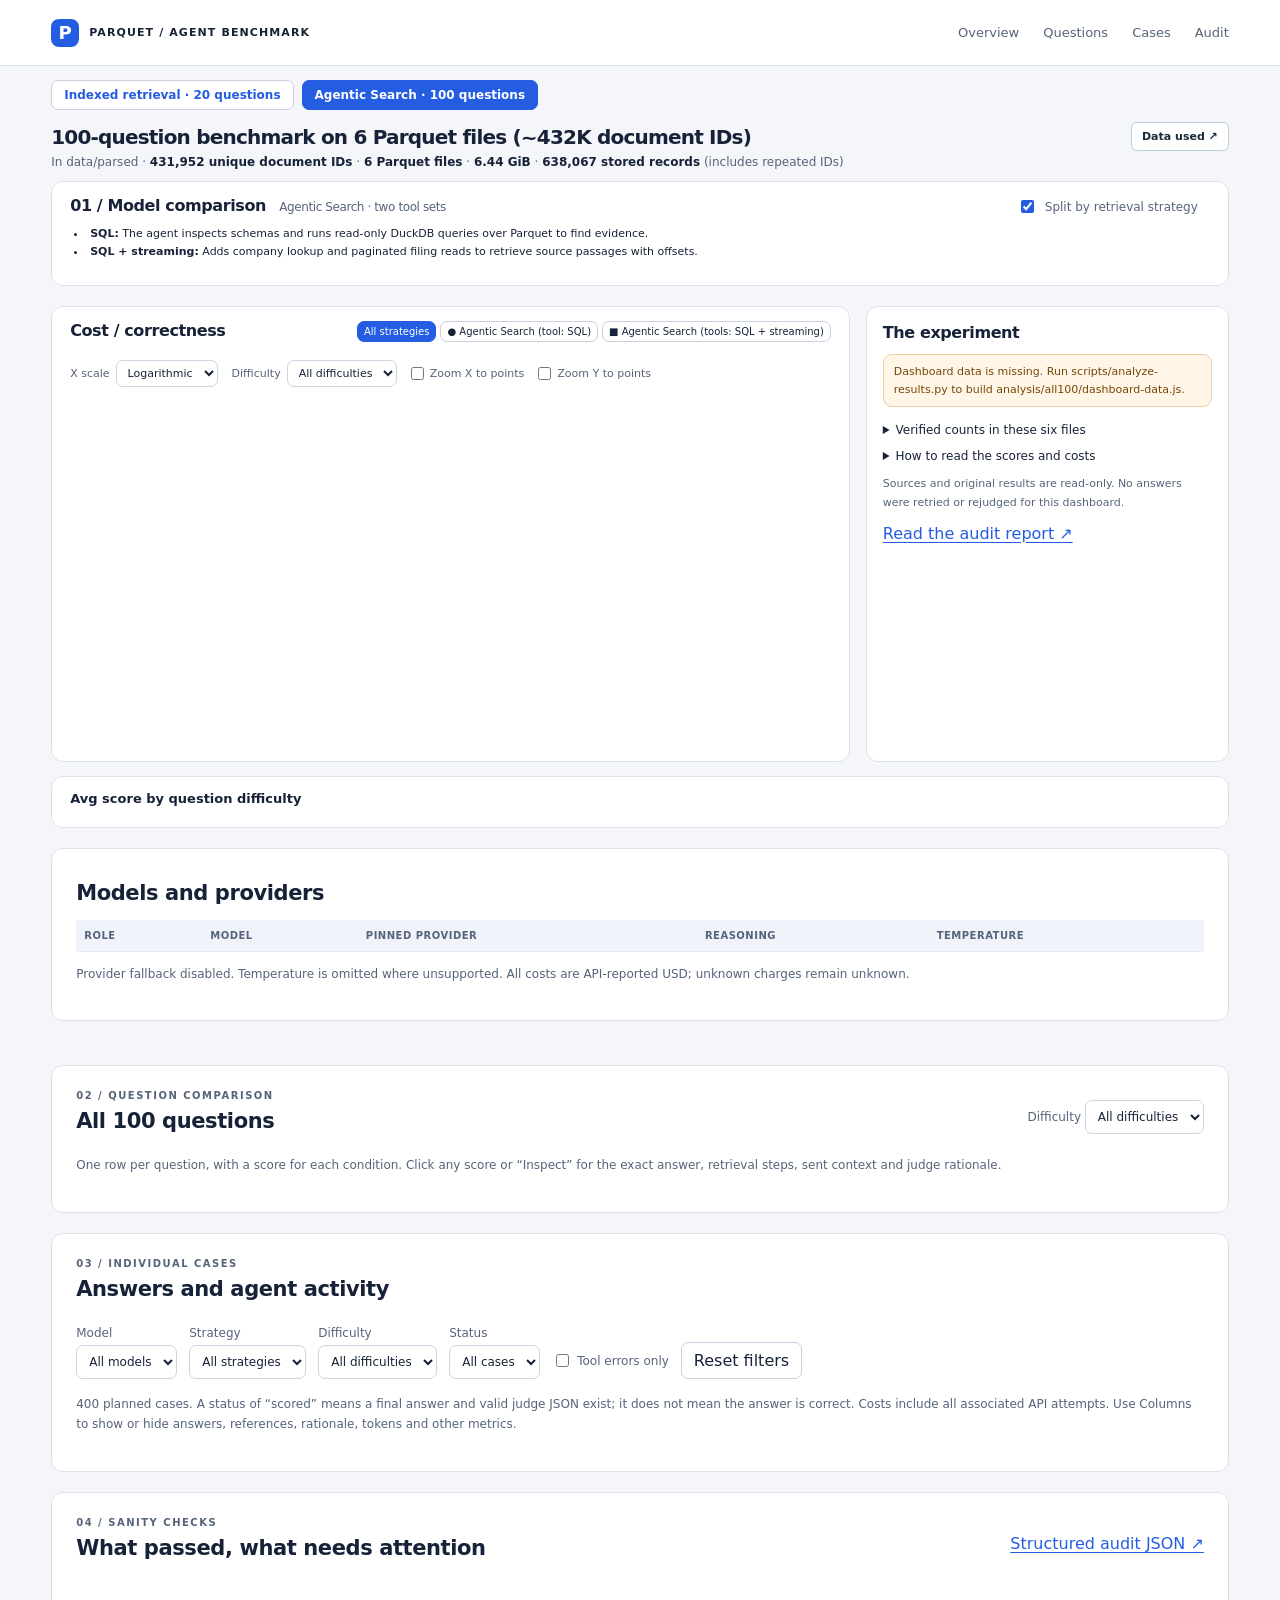
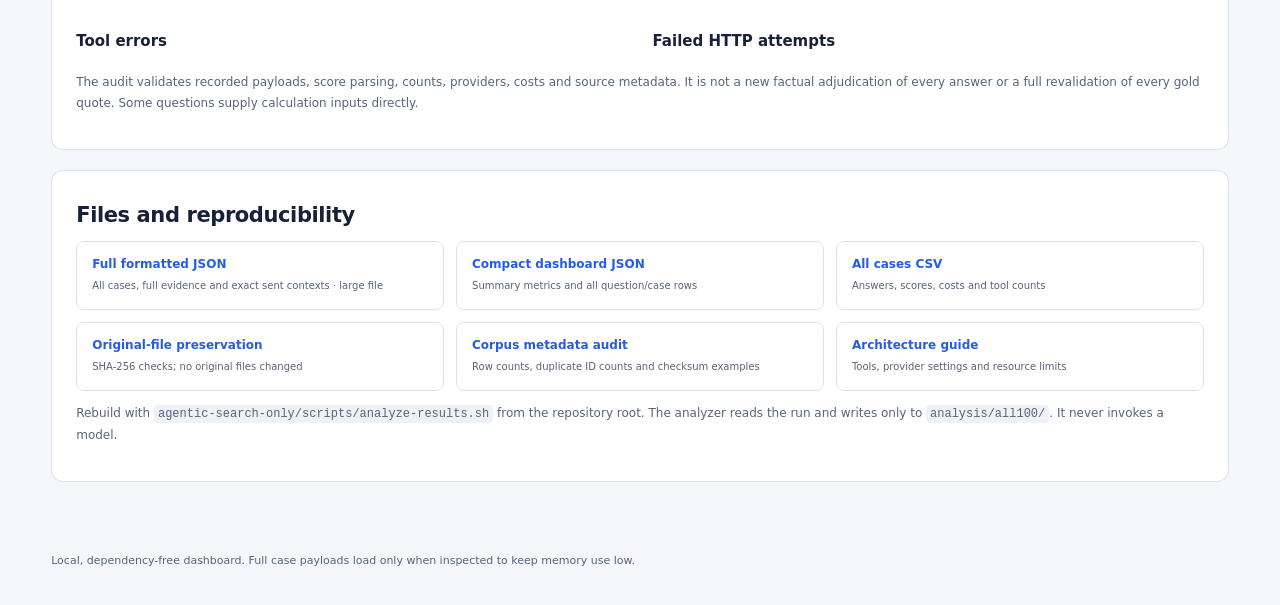
==== commit b063b262: "Verify full source row counts and label both benchmark corpora" ====
--- a/agentic-search-only/index.html
+++ b/agentic-search-only/index.html
@@ -13,13 +13,13 @@
 <body>
 <header class="topbar"><a href="#overview" class="brand"><span class="brand-mark">P</span> PARQUET / AGENT BENCHMARK</a><nav aria-label="Sections"><a href="#overview">Overview</a><a href="#questions">Questions</a><a href="#runs">Cases</a><a href="#audit">Audit</a></nav></header>
 <main><nav class="benchmark-tabs" aria-label="Benchmarks"><a href="../index.html">Indexed retrieval · 20 questions</a><a href="index.html" aria-current="page">Agentic Search · 100 questions</a></nav>
-<section id="overview" class="hero compact-hero"><div class="overview-heading"><h1>100-question benchmark</h1><details class="data-source"><summary>Data used ↗</summary><div class="data-source-card"><strong>2025 source data</strong><p>Whole dataset: <a href="https://huggingface.co/datasets/sfd-anonymous/sfd-v1" target="_blank" rel="noopener noreferrer">sfd-anonymous/sfd-v1 ↗</a></p><p>Download only the 2025 parsed Parquet files:</p><textarea readonly aria-label="2025 Parquet download command" spellcheck="false">hf download sfd-anonymous/sfd-v1 \
+<section id="overview" class="hero compact-hero"><div class="overview-heading"><h1>100-question benchmark on 6 Parquet files (~432K document IDs)</h1><details class="data-source"><summary>Data used ↗</summary><div class="data-source-card"><strong>2025 source data</strong><p>Whole dataset: <a href="https://huggingface.co/datasets/sfd-anonymous/sfd-v1" target="_blank" rel="noopener noreferrer">sfd-anonymous/sfd-v1 ↗</a></p><p>Download only the 2025 parsed Parquet files:</p><textarea readonly aria-label="2025 Parquet download command" spellcheck="false">hf download sfd-anonymous/sfd-v1 \
   --repo-type dataset \
   --include "data/parsed/sfd-v1-2025-*.parquet" \
-  --local-dir ./sfd-2025</textarea><button type="button" data-copy-command>Copy command</button><span role="status" aria-live="polite"></span><small>The command downloads 2025 source files. Each benchmark's recorded source/index snapshot is documented on its page.</small></div></details></div><p class="dataset-caption">In data/parsed · <strong title="COUNT(DISTINCT file_stem), independently checked with DuckDB and PyArrow; filing accession IDs, not physical files or unique content hashes.">431,952 unique document IDs</strong> · <strong>6 Parquet files</strong> · <strong>6.44 GiB</strong></p></section>
+  --local-dir ./sfd-2025</textarea><button type="button" data-copy-command>Copy command</button><span role="status" aria-live="polite"></span><small>The command downloads 2025 source files. Each benchmark's recorded source/index snapshot is documented on its page.</small></div></details></div><p class="dataset-caption">In data/parsed · <strong title="COUNT(DISTINCT file_stem), independently checked with DuckDB and PyArrow; filing accession IDs, not physical files or unique content hashes.">431,952 unique document IDs</strong> · <strong>6 Parquet files</strong> · <strong>6.44 GiB</strong> · <strong>638,067 stored records</strong> (includes repeated IDs)</p></section>
 <section class="panel section" id="summary"><div class="section-title"><h2>01 / Model comparison <span class="comparison-subtitle">Agentic Search · two tool sets</span></h2><div class="summary-controls"><label class="switch"><input id="split-strategy" type="checkbox" checked> Split by retrieval strategy</label><div id="summary-actions"></div></div></div><ul class="technique-notes"><li><strong>SQL:</strong> The agent inspects schemas and runs read-only DuckDB queries over Parquet to find evidence.</li><li><strong>SQL + streaming:</strong> Adds company lookup and paginated filing reads to retrieve source passages with offsets.</li></ul><div id="summary-table"></div></section>
 <div class="chart-experiment-row"><section class="panel section" id="cost-chart"><div class="section-title"><h2>Cost / correctness</h2><div id="strategy-legend" class="strategy-legend" role="group" aria-label="Chart retrieval strategy" title="Hover to highlight; click to isolate a strategy"><button type="button" data-strategy="all" aria-pressed="true">All strategies</button><button type="button" data-strategy="sql" aria-pressed="false">● Agentic Search (tool: SQL)</button><button type="button" data-strategy="sql_streaming" aria-pressed="false">■ Agentic Search (tools: SQL + streaming)</button></div></div><div class="chart-controls"><label>X scale <select id="chart-scale"><option value="log">Logarithmic</option><option value="linear">Linear</option></select></label><label>Difficulty <select id="chart-difficulty"><option value="">All difficulties</option></select></label><label title="Fit the cost range closely around the data points"><input id="chart-fit-x" type="checkbox"> Zoom X to points</label><label title="Fit the score range closely around the data points; uncheck for the full 0–100 scale"><input id="chart-fit-y" type="checkbox"> Zoom Y to points</label></div><p id="chart-selection" class="sr-only" aria-live="polite">All strategies</p><div id="scatter"></div></section>
-<div class="panel experiment-panel"><h2>The experiment</h2><div id="status-banner" class="notice" role="status">Loading the audited results…</div><ul id="dataset-facts"></ul><details class="metric-notes"><summary>Verified counts in these six files</summary><p class="small">Counted directly in <code>data/parsed</code> with DuckDB SQL and an independent PyArrow scan. Document IDs use <code>file_stem</code>; company IDs use <code>accession</code>. Repeated IDs count once. These are local source-file counts.</p><div class="table-scroll"><table class="settings-table"><thead><tr><th>Source file</th><th>Records</th><th>Document IDs</th><th>Company IDs</th></tr></thead><tbody id="corpus-file-counts"></tbody></table></div><p id="corpus-count-notes" class="small"></p><a href="published/corpus-verification.json">Count queries and verification JSON ↗</a></details><details class="metric-notes"><summary>How to read the scores and costs</summary><p class="small">Avg score overall and difficulty scores are mean Haiku correctness /100 over scored cases; hover over a difficulty score for its scored-case count. One case is unscored. Cost shows the known answer + judge total (two decimals) / average per benchmark request (six decimals to show small costs). Tool calls show total / average per benchmark request. A request here is one question for one model and strategy, including failed cases. Unpriced attempts are noted on hover and with hollow chart points, so final billing may be higher. Avg time per question includes queueing for each strategy. The chart uses logarithmic known cost per planned case on X and mean correctness on Y. Hover over a strategy to highlight it; click to isolate it.</p></details><p class="small">Sources and original results are read-only. No answers were retried or rejudged for this dashboard.</p><a href="analysis/all100/audit-report.md">Read the audit report ↗</a></div></div>
+<div class="panel experiment-panel"><h2>The experiment</h2><div id="status-banner" class="notice" role="status">Loading the audited results…</div><ul id="dataset-facts"></ul><details class="metric-notes"><summary>Verified counts in these six files</summary><p class="small">Counted directly in <code>data/parsed</code> with DuckDB SQL and an independent PyArrow scan. Document IDs use <code>file_stem</code>; company IDs use <code>accession</code>. Repeated IDs count once. These are local source-file counts.</p><div class="table-scroll"><table class="settings-table"><thead><tr><th>Source file</th><th>Records</th><th>Document IDs</th><th>Company IDs</th></tr></thead><tbody id="corpus-file-counts"></tbody></table></div><p id="corpus-count-notes" class="small"></p><a href="published/corpus-verification.json">Count queries and verification JSON ↗</a><p class="small">A separate scan read the first 5,000 characters of every text row: 638,067 rows and 431,952 unique accession IDs inside the text, agreeing with the metadata counts. <a href="published/corpus-text-verification.json">Complete row/header and filing-type verification ↗</a></p></details><details class="metric-notes"><summary>How to read the scores and costs</summary><p class="small">Avg score overall and difficulty scores are mean Haiku correctness /100 over scored cases; hover over a difficulty score for its scored-case count. One case is unscored. Cost shows the known answer + judge total (two decimals) / average per benchmark request (six decimals to show small costs). Tool calls show total / average per benchmark request. A request here is one question for one model and strategy, including failed cases. Unpriced attempts are noted on hover and with hollow chart points, so final billing may be higher. Avg time per question includes queueing for each strategy. The chart uses logarithmic known cost per planned case on X and mean correctness on Y. Hover over a strategy to highlight it; click to isolate it.</p></details><p class="small">Sources and original results are read-only. No answers were retried or rejudged for this dashboard.</p><a href="analysis/all100/audit-report.md">Read the audit report ↗</a></div></div>
 <section class="panel section" id="difficulty-summary"><div class="difficulty-breakdown"><div class="difficulty-heading"><h3>Avg score by question difficulty</h3><div id="difficulty-actions"></div></div><div id="difficulty-table"></div></div></section>
 <section class="dataset-grid" aria-label="Dataset and setup"><div class="panel"><h2>Models and providers</h2><div class="table-scroll"><table class="settings-table"><thead><tr><th>Role</th><th>Model</th><th>Pinned provider</th><th>Reasoning</th><th>Temperature</th></tr></thead><tbody id="model-settings"></tbody></table></div><p class="small">Provider fallback disabled. Temperature is omitted where unsupported. All costs are API-reported USD; unknown charges remain unknown.</p></div></section>
 <div id="metrics" class="metrics" aria-label="Run totals"></div>
